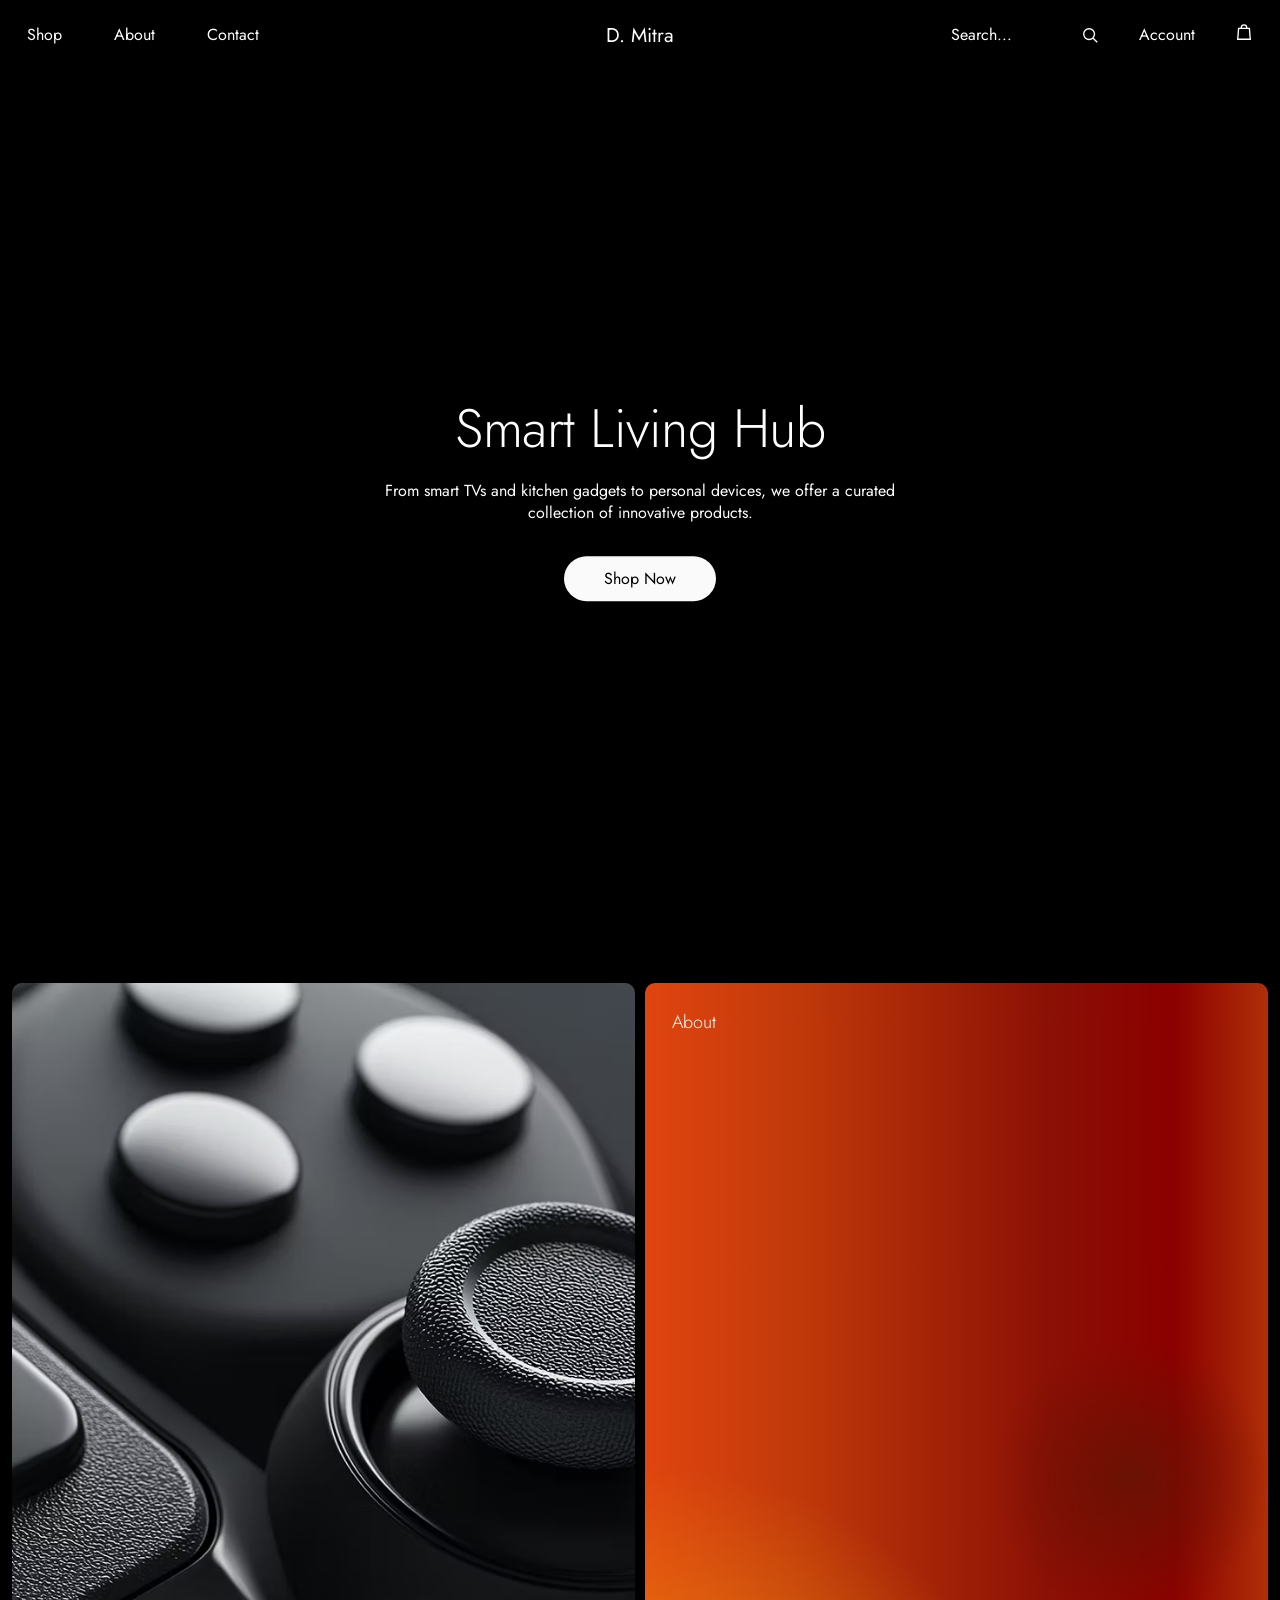
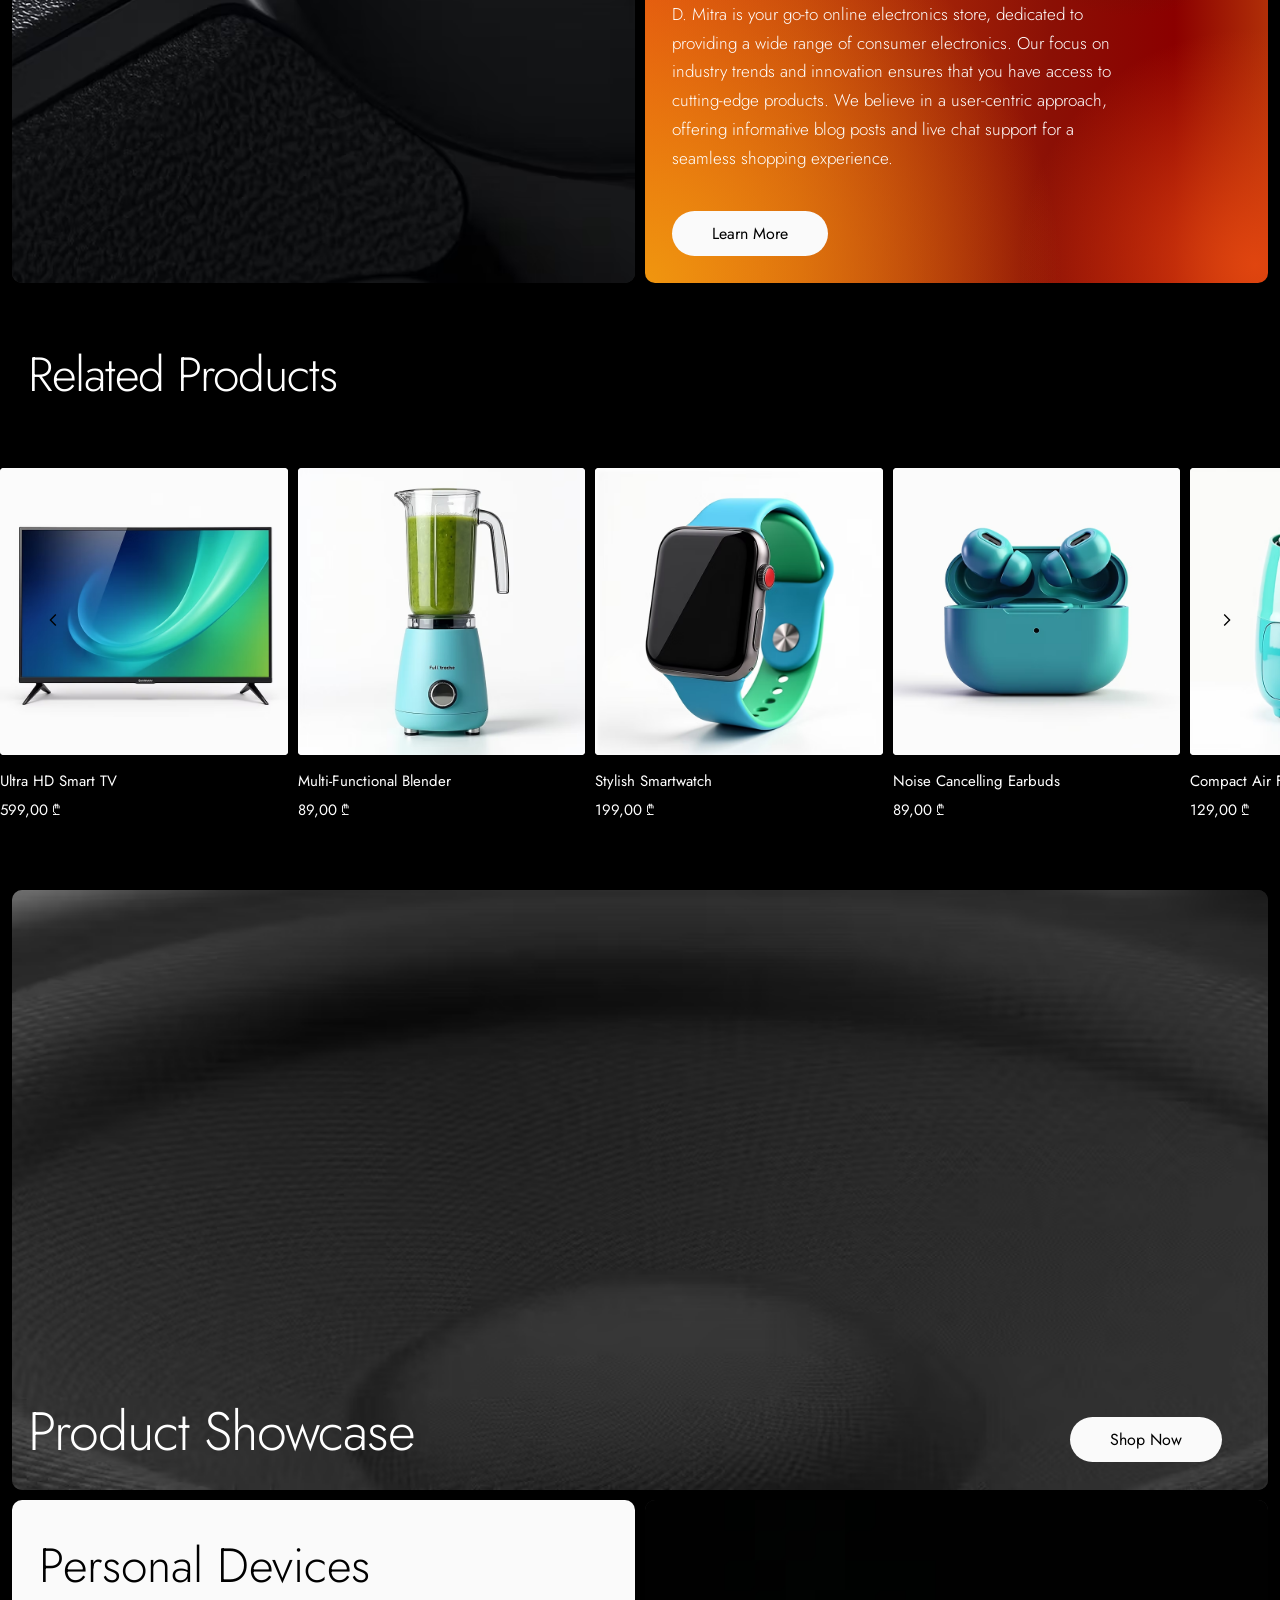
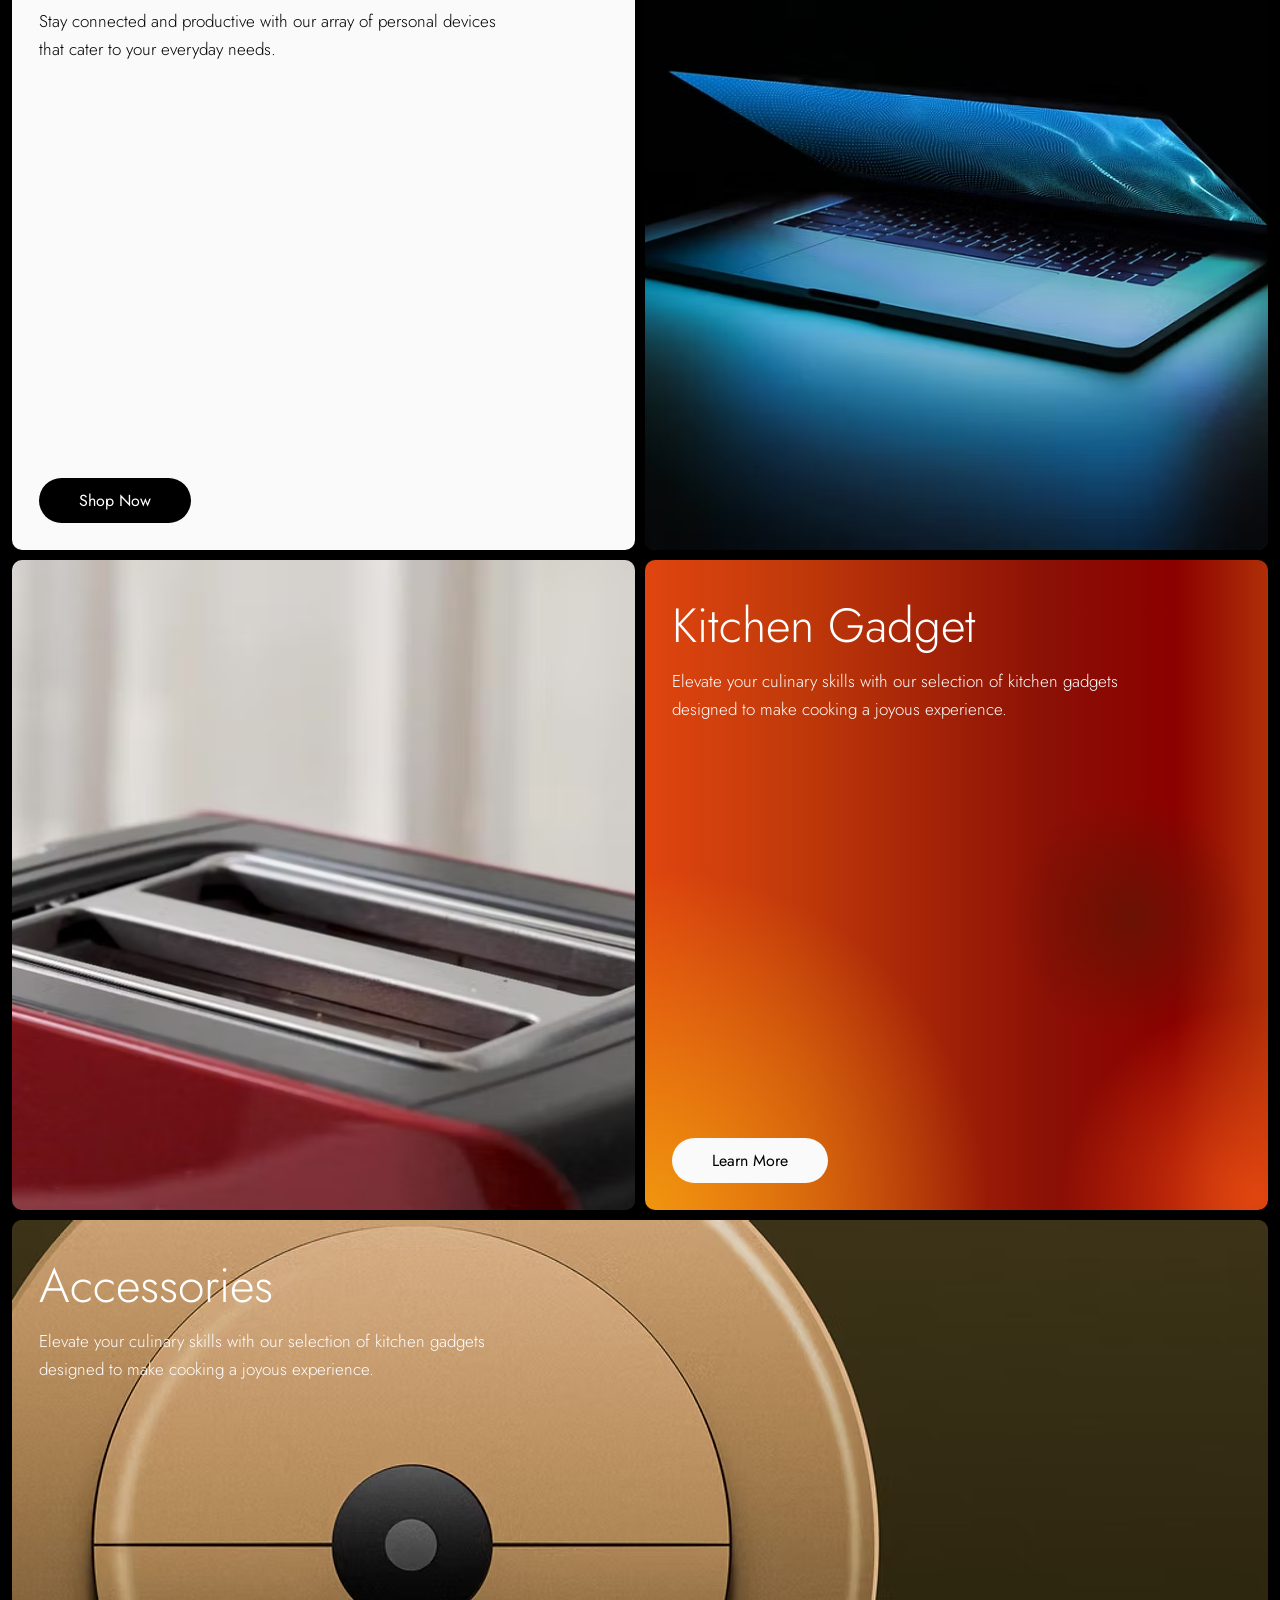
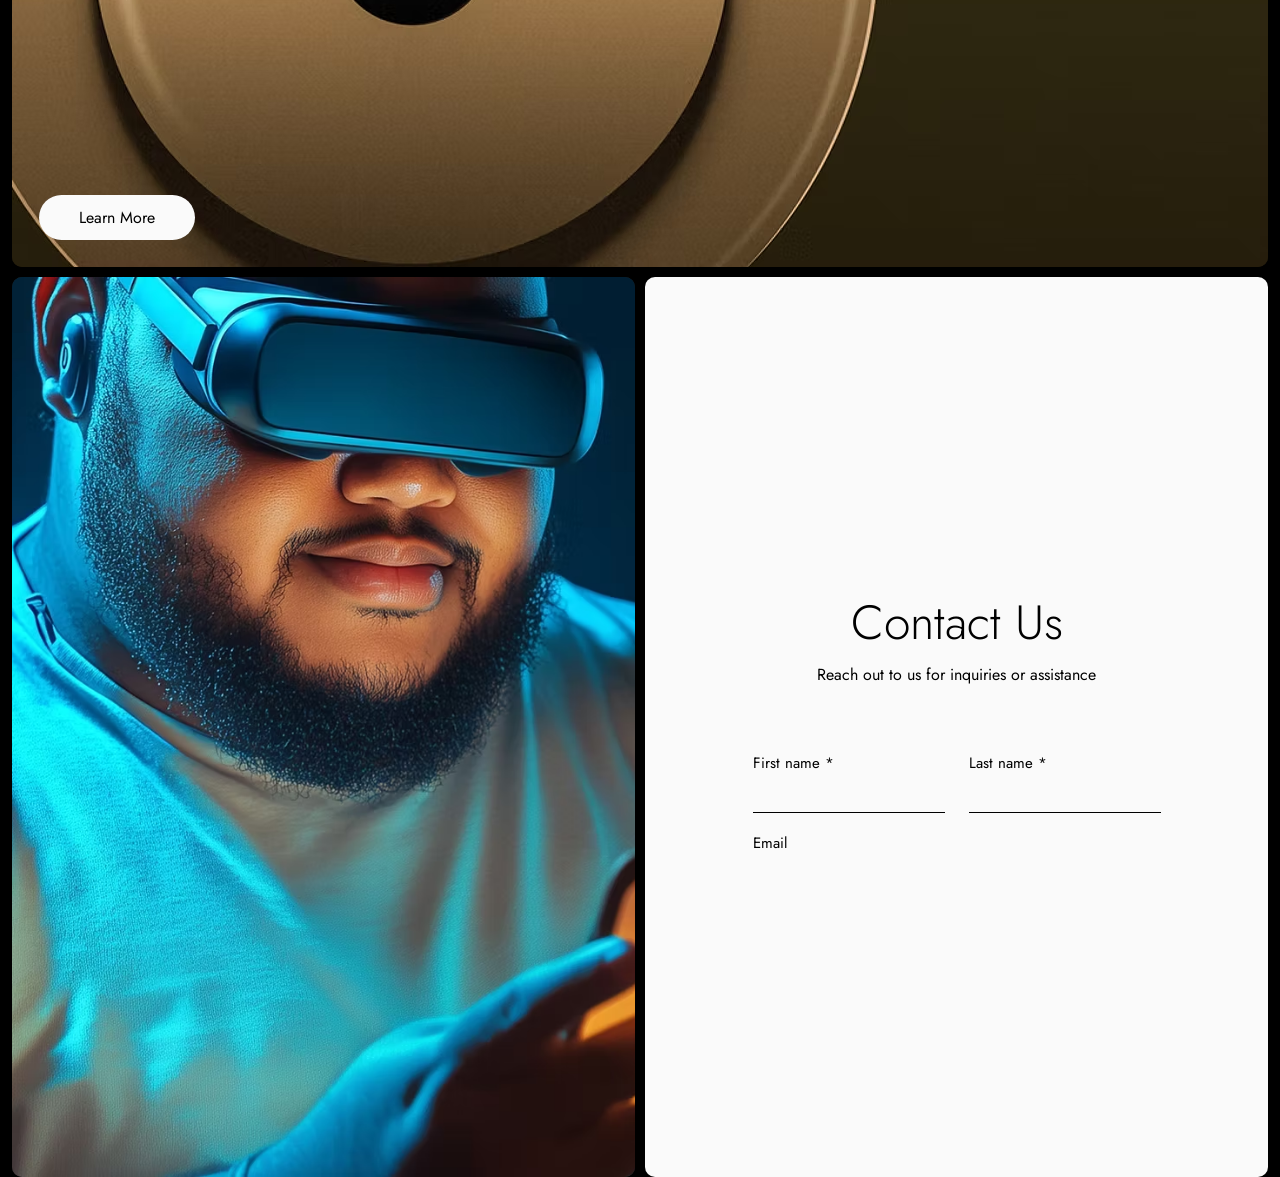
==== Project/index.html @ b1368611 "Add files via upload" ====
<!doctype html>
<html lang="en">
  <head>
    <meta charset="UTF-8" />
    <meta name="viewport" content="width=device-width, initial-scale=1" />
    <title>D. Mitra</title>
    <link rel="preconnect" href="https://fonts.googleapis.com" />
    <link rel="preconnect" href="https://fonts.gstatic.com" crossorigin />
    <link
      href="https://fonts.googleapis.com/css2?family=Jost:wght@300;400;500&display=swap"
      rel="stylesheet"
    />
    <link rel="stylesheet" href="style.css" />
  </head>
  <body>
    <header>
      <nav>
        <a href="shop.html">Shop</a>
        <a href="about.html">About</a>
        <a href="contact.html">Contact</a>
      </nav>
      <a class="logo" href="#top">D. Mitra</a>
      <div class="right">
        <div class="search">
          <input type="text" placeholder="Search..." aria-label="Search" />
          <svg viewBox="0 0 20 20">
            <circle cx="9" cy="9" r="6" />
            <path d="M13.5 13.5L18 18" />
          </svg>
        </div>
        <a class="account" href="#">Account</a>
        <a href="#" aria-label="Cart">
          <svg viewBox="0 0 20 20">
            <path d="M4 6h12l1 12H3z" />
            <path d="M7 6V5a3 3 0 0 1 6 0v1" />
          </svg>
        </a>
      </div>
    </header>

    <main id="top">
      <section class="hero">
        <video src="./Videos/file.mp4" autoplay muted loop playsinline></video>
        <div class="txt">
          <h1>Smart Living Hub</h1>
          <p>
            From smart TVs and kitchen gadgets to personal devices, we offer a
            curated collection of innovative products.
          </p>
          <a class="btn" href="#shop">Shop Now</a>
        </div>
      </section>

      <div class="wrap">
        <section class="grid first" id="about">
          <div class="card"><img src="./Photos/Controller.avif" alt="" /></div>
          <div class="card pad orange">
            <h3 class="label">About</h3>
            <div>
              <p class="mb">
                D. Mitra is your go-to online electronics store, dedicated to
                providing a wide range of consumer electronics. Our focus on
                industry trends and innovation ensures that you have access to
                cutting-edge products. We believe in a user-centric approach,
                offering informative blog posts and live chat support for a
                seamless shopping experience.
              </p>
              <a class="btn" href="about.html">Learn More</a>
            </div>
          </div>
        </section>
      </div>

      <section class="related" id="shop">
        <h2>Related Products</h2>
        <div class="rel-wrap">
          <button class="arrow l" aria-label="Previous">
            <svg viewBox="0 0 20 20"><path d="M12 4L6 10l6 6" /></svg>
          </button>
          <div class="track" id="track">
            <a class="prod" href="#"
              ><div class="pic">
                <img src="./Photos/Another TV.avif" alt="" /><span class="qv"
                  >Quick View</span
                >
              </div>
              <div>Ultra HD Smart TV</div>
              <div class="price">599,00 ₾</div></a
            >
            <a class="prod" href="#"
              ><div class="pic">
                <img
                  src="./Photos/88aac0_4c192b134813409589bcc163c86745e3~mv2_jpg_v1_fit_w_1024,h_1024,q_90_file.avif"
                  alt=""
                /><span class="qv">Quick View</span>
              </div>
              <div>Multi-Functional Blender</div>
              <div class="price">89,00 ₾</div></a
            >
            <a class="prod" href="#"
              ><div class="pic">
                <img src="./Photos/Smart Watch.avif" alt="" /><span class="qv"
                  >Quick View</span
                >
              </div>
              <div>Stylish Smartwatch</div>
              <div class="price">199,00 ₾</div></a
            >
            <a class="prod" href="#"
              ><div class="pic">
                <img src="./Photos/Air Pods.avif" alt="" /><span class="qv"
                  >Quick View</span
                >
              </div>
              <div>Noise Cancelling Earbuds</div>
              <div class="price">89,00 ₾</div></a
            >
            <a class="prod" href="#"
              ><div class="pic">
                <img src="./Photos/Air Fryer.avif" alt="" /><span class="qv"
                  >Quick View</span
                >
              </div>
              <div>Compact Air Fryer</div>
              <div class="price">129,00 ₾</div></a
            >
            <a class="prod" href="#"
              ><div class="pic">
                <img src="./Photos/Powe Bank.avif" alt="" /><span class="qv"
                  >Quick View</span
                >
              </div>
              <div>Portable Power Bank</div>
              <div class="price">39,00 ₾</div></a
            >
            <a class="prod" href="#"
              ><div class="pic">
                <img src="./Photos/Weighter.avif" alt="" /><span class="qv"
                  >Quick View</span
                >
              </div>
              <div>Smart Kitchen Scale</div>
              <div class="price">49,00 ₾</div></a
            >
            <a class="prod" href="#"
              ><div class="pic">
                <img src="./Photos/Again Another TV.avif" alt="" /><span
                  class="qv"
                  >Quick View</span
                >
              </div>
              <div>Compact Smart TV</div>
              <div class="price">299,00 ₾</div></a
            >
            <a class="prod" href="#"
              ><div class="pic">
                <img src="./Photos/TV.avif" alt="" /><span class="qv"
                  >Quick View</span
                >
              </div>
              <div>Premium 75-Inch TV</div>
              <div class="price">1299,00 ₾</div></a
            >
          </div>
          <button class="arrow r" aria-label="Next">
            <svg viewBox="0 0 20 20"><path d="M8 4l6 6-6 6" /></svg>
          </button>
        </div>
      </section>

      <div class="wrap">
        <section class="card showcase">
          <img src="./Photos/Speaker.avif" alt="Speaker driver close-up" />
          <div class="overlay">
            <h2>Product Showcase</h2>
            <a class="btn" href="#shop">Shop Now</a>
          </div>
        </section>

        <section class="grid">
          <div class="card small pad light fix">
            <div>
              <h2>Personal Devices</h2>
              <p>
                Stay connected and productive with our array of personal devices
                that cater to your everyday needs.
              </p>
            </div>
            <div><a class="btn dark" href="#">Shop Now</a></div>
          </div>
          <div class="card small">
            <img src="./Photos/Laptop.avif" alt="" />
          </div>

          <div class="card small">
            <img src="./Photos/Toaster.avif" alt="" />
          </div>
          <div class="card small pad orange fix">
            <div>
              <h2>Kitchen Gadget</h2>
              <p>
                Elevate your culinary skills with our selection of kitchen
                gadgets designed to make cooking a joyous experience.
              </p>
            </div>
            <div><a class="btn" href="#">Learn More</a></div>
          </div>
        </section>

        <section class="grid one-col">
          <div class="card acc">
            <div class="img"><img src="./Photos/Whats That.avif" alt="" /></div>
            <div class="t">
              <div>
                <h2>Accessories</h2>
                <p>
                  Elevate your culinary skills with our selection of kitchen
                  gadgets designed to make cooking a joyous experience.
                </p>
              </div>
              <div><a class="btn" href="#">Learn More</a></div>
            </div>
          </div>
        </section>

        <section class="grid contact" id="contact">
          <div class="card"><img src="./Photos/Guy.avif" alt="" /></div>
          <div class="card form-card">
            <h2>Contact Us</h2>
            <p class="sub">Reach out to us for inquiries or assistance</p>
            <form
              action="mailto:info@mysite.com"
              method="post"
              enctype="text/plain"
              novalidate
            >
              <div>
                <label for="fn">First name *</label
                ><input id="fn" name="First name" required />
              </div>
              <div>
                <label for="ln">Last name *</label
                ><input id="ln" name="Last name" required />
              </div>
              <div><label for="em">Email</label></div>
            </form>
          </div>
        </section>
      </div>
    </main>
  </body>
</html>
---- Project/style.css ----
:root {
  --black: #000;
  --white: #fafafa;
  --r: 10px;
  --gap: 10px;
}
* {
  box-sizing: border-box;
  margin: 0;
  padding: 0;
}
html {
  scroll-behavior: smooth;
}
body {
  background: #000;
  color: #fff;
  font-family: "Jost", "Futura", "Century Gothic", sans-serif;
  font-weight: 300;
  font-size: 17px;
  line-height: 1.35;
}
a {
  color: inherit;
  text-decoration: none;
}
img,
video {
  display: block;
  width: 100%;
  height: 100%;
  object-fit: cover;
}
:focus-visible {
  outline: 2px solid #fff;
  outline-offset: 3px;
}

header {
  position: sticky;
  top: 0;
  z-index: 20;
  background: #000;
  height: 70px;
  display: grid;
  grid-template-columns: 1fr auto 1fr;
  align-items: center;
  padding: 0 27px;
}
header nav {
  display: flex;
  gap: 52px;
  font-size: 16px;
  font-weight: 400;
}
header .logo {
  font-size: 20px;
  font-weight: 400;
}
header .right {
  display: flex;
  justify-content: flex-end;
  align-items: center;
  gap: 40px;
  font-size: 16px;
  font-weight: 400;
}
.search {
  display: flex;
  align-items: center;
  gap: 40px;
}
.search input {
  background: none;
  border: 0;
  color: #fff;
  font: inherit;
  width: 90px;
  outline: none;
}
.search input::placeholder {
  color: #fff;
  opacity: 1;
}
header svg {
  width: 18px;
  height: 18px;
  stroke: #fff;
  fill: none;
  stroke-width: 1.5;
}

.btn {
  display: inline-block;
  background: #fafafa;
  color: #000;
  font:
    400 16px "Jost",
    sans-serif;
  padding: 0 40px;
  height: 45px;
  line-height: 45px;
  border-radius: 30px;
  border: 0;
  cursor: pointer;
  transition: opacity 0.2s;
}
.btn:hover {
  opacity: 0.85;
}
.btn.dark {
  background: #000;
  color: #fff;
}

.hero {
  position: relative;
  height: 900px;
  background: #000;
  display: flex;
  justify-content: center;
}
.hero video {
  width: auto;
  max-width: 100%;
  height: 100%;
  object-fit: contain;
}
.hero .txt {
  position: absolute;
  top: 50%;
  left: 50%;
  transform: translate(-50%, -50%);
  width: min(520px, 90%);
  text-align: center;
  margin-top: -20px;
}
.hero h1 {
  font-size: 54px;
  font-weight: 300;
  letter-spacing: -0.5px;
  line-height: 1.1;
}
.hero p {
  font-size: 16px;
  font-weight: 400;
  margin: 22px 0 32px;
}

.wrap {
  padding: 0 12px;
}
.grid {
  display: grid;
  grid-template-columns: 1fr 1fr;
  gap: var(--gap);
  margin-top: var(--gap);
}
.grid.first {
  margin-top: 13px;
}
.grid.one-col {
  grid-template-columns: 1fr;
}
.card {
  position: relative;
  border-radius: var(--r);
  overflow: hidden;
  height: 900px;
  background: #222;
}
.card.pad {
  padding: 27px;
  display: flex;
  flex-direction: column;
  justify-content: space-between;
}
.card.pad.top {
  justify-content: flex-start;
}
.card p {
  max-width: 460px;
  font-size: 17px;
  line-height: 1.7;
}
.card p.mb {
  margin-bottom: 38px;
}
.card .label {
  font-weight: 300;
  font-size: 18px;
}
.orange {
  background:
    radial-gradient(circle at 0% 100%, #f0960f 0, transparent 38%),
    radial-gradient(circle at 98% 98%, #e0450f 0, transparent 22%),
    radial-gradient(circle at 78% 55%, #6a1204 0, transparent 20%),
    linear-gradient(
      90deg,
      #e0450f 0%,
      #c0390a 25%,
      #8b1005 65%,
      #8b0000 85%,
      #b02f08 100%
    );
}
.light {
  background: #fafafa;
  color: #000;
}
.card h2 {
  font-size: 48px;
  font-weight: 300;
  line-height: 1.1;
  margin-bottom: 14px;
}
.card.small {
  height: 650px;
}
.card.pad.fix {
  padding: 40px 27px 27px;
}

.related {
  padding: 60px 0 70px;
}
.related h2 {
  font-size: 48px;
  font-weight: 300;
  padding: 0 28px;
  letter-spacing: -1px;
}
.rel-wrap {
  position: relative;
  margin-top: 60px;
}
.track {
  display: flex;
  gap: 10px;
  overflow-x: auto;
  scroll-snap-type: x mandatory;
  scrollbar-width: none;
  padding: 0 25px;
}
.track::-webkit-scrollbar {
  display: none;
}
.prod {
  flex: 0 0 calc((100% - 50px - 30px) / 4);
  scroll-snap-align: start;
  font-size: 15px;
  font-weight: 400;
}
.prod .pic {
  position: relative;
  aspect-ratio: 1;
  border-radius: 4px;
  overflow: hidden;
  background: #fafafa;
  margin-bottom: 16px;
}
.prod .pic img {
  transition: transform 0.4s ease;
}
.prod:hover .pic img {
  transform: scale(1.05);
}
.prod .qv {
  position: absolute;
  left: 0;
  right: 0;
  bottom: 0;
  height: 50px;
  display: flex;
  align-items: center;
  justify-content: center;
  background: rgba(250, 250, 250, 0.7);
  color: #000;
  font-size: 15px;
  opacity: 0;
  transition: opacity 0.2s;
}
.prod:hover .qv {
  opacity: 1;
}
.prod .price {
  margin-top: 8px;
}
.arrow {
  position: absolute;
  top: calc(50% - 40px);
  width: 36px;
  height: 36px;
  border: 0;
  background: none;
  cursor: pointer;
  z-index: 2;
}
.arrow svg {
  width: 18px;
  height: 18px;
  stroke: #000;
  fill: none;
  stroke-width: 1.5;
}
.arrow.l {
  left: 36px;
}
.arrow.r {
  right: 36px;
}

.showcase {
  height: 600px;
  margin-top: 0;
}
.showcase .overlay {
  position: absolute;
  inset: 0;
  padding: 0 16px 28px;
  display: flex;
  justify-content: space-between;
  align-items: flex-end;
}
.showcase h2 {
  font-size: 54px;
  font-weight: 300;
  margin: 0;
  letter-spacing: -1px;
}
.showcase .btn {
  margin-right: 30px;
}

.acc {
  height: 647px;
  background: linear-gradient(180deg, #3a2f16, #241c0c);
  display: block;
}
.acc .img {
  position: absolute;
  inset: 0;
}
.acc .img img {
  object-fit: cover;
  object-position: right center;
}
.acc .t {
  position: relative;
  z-index: 2;
  height: 100%;
  padding: 40px 27px 27px;
  display: flex;
  flex-direction: column;
  justify-content: space-between;
}
.acc .t h2 {
  font-size: 48px;
}

.contact .card {
  height: 900px;
}
.form-card {
  background: #fafafa;
  color: #000;
  display: flex;
  flex-direction: column;
  align-items: center;
  justify-content: center;
}
.form-card h2 {
  font-size: 48px;
  font-weight: 300;
  margin-bottom: 12px;
}
.form-card .sub {
  font-size: 16px;
  font-weight: 400;
  margin-bottom: 64px;
}
form {
  width: 408px;
  max-width: 90%;
  display: grid;
  grid-template-columns: 1fr 1fr;
  gap: 20px 24px;
}
form label {
  display: block;
  font-size: 15px;
  font-weight: 400;
  margin-bottom: 4px;
}
form input,
form textarea,
form select {
  width: 100%;
  border: 0;
  border-bottom: 1px solid #000;
  background: transparent;
  font:
    300 16px "Jost",
    sans-serif;
  height: 36px;
  outline: none;
  color: #000;
}
form input:focus,
form textarea:focus,
form select:focus {
  border-bottom-width: 2px;
}
form .full {
  grid-column: 1/-1;
}
form textarea {
  height: 56px;
  resize: none;
}
form .btn {
  width: 100%;
  margin-top: 6px;
}

footer {
  display: grid;
  grid-template-columns: 1.3fr 1fr 0.65fr 1fr;
  gap: 20px;
  padding: 40px 24px 90px;
  font-size: 15px;
  font-weight: 400;
  line-height: 1.2;
}
footer .big {
  font-size: 48px;
  font-weight: 300;
  letter-spacing: -1px;
  line-height: 1;
}
footer ul {
  list-style: none;
}
footer li {
  margin-bottom: 4px;
}
footer .contact-info p {
  margin-bottom: 28px;
}
footer .social {
  display: flex;
  gap: 10px;
}
footer .social a {
  width: 20px;
  height: 20px;
  border-radius: 50%;
  background: #bbb;
  display: flex;
  align-items: center;
  justify-content: center;
  color: #000;
  font-size: 10px;
  font-weight: 500;
}

@media (max-width: 1100px) {
  footer {
    grid-template-columns: 1fr 1fr;
    gap: 30px;
  }
  footer .big {
    grid-column: 1/-1;
  }
  .prod {
    flex-basis: calc((100% - 50px - 10px) / 2);
  }
}
@media (max-width: 760px) {
  header {
    padding: 0 16px;
    grid-template-columns: auto 1fr auto;
  }
  header nav {
    gap: 18px;
    font-size: 14px;
  }
  header .logo {
    text-align: center;
    font-size: 18px;
  }
  .search input,
  .account {
    display: none;
  }
  .search {
    gap: 14px;
  }
  .hero {
    height: 620px;
  }
  .hero h1 {
    font-size: 38px;
  }
  .grid {
    grid-template-columns: 1fr;
  }
  .card,
  .card.small,
  .contact .card {
    height: 480px;
  }
  .card.pad.fix {
    height: auto;
    min-height: 420px;
  }
  .card h2,
  .related h2,
  .form-card h2,
  .acc .t h2 {
    font-size: 36px;
  }
  .showcase {
    height: 420px;
  }
  .showcase h2 {
    font-size: 34px;
  }
  .showcase .btn {
    margin-right: 0;
  }
  .acc {
    height: 520px;
  }
  .acc .img {
    opacity: 0.45;
  }
  .prod {
    flex-basis: 78%;
  }
  .arrow {
    display: none;
  }
  .form-card {
    height: auto !important;
    padding: 50px 0;
  }
  form {
    grid-template-columns: 1fr;
  }
  footer {
    grid-template-columns: 1fr;
  }
}
@media (prefers-reduced-motion: reduce) {
  * {
    transition: none !important;
    scroll-behavior: auto !important;
  }
}
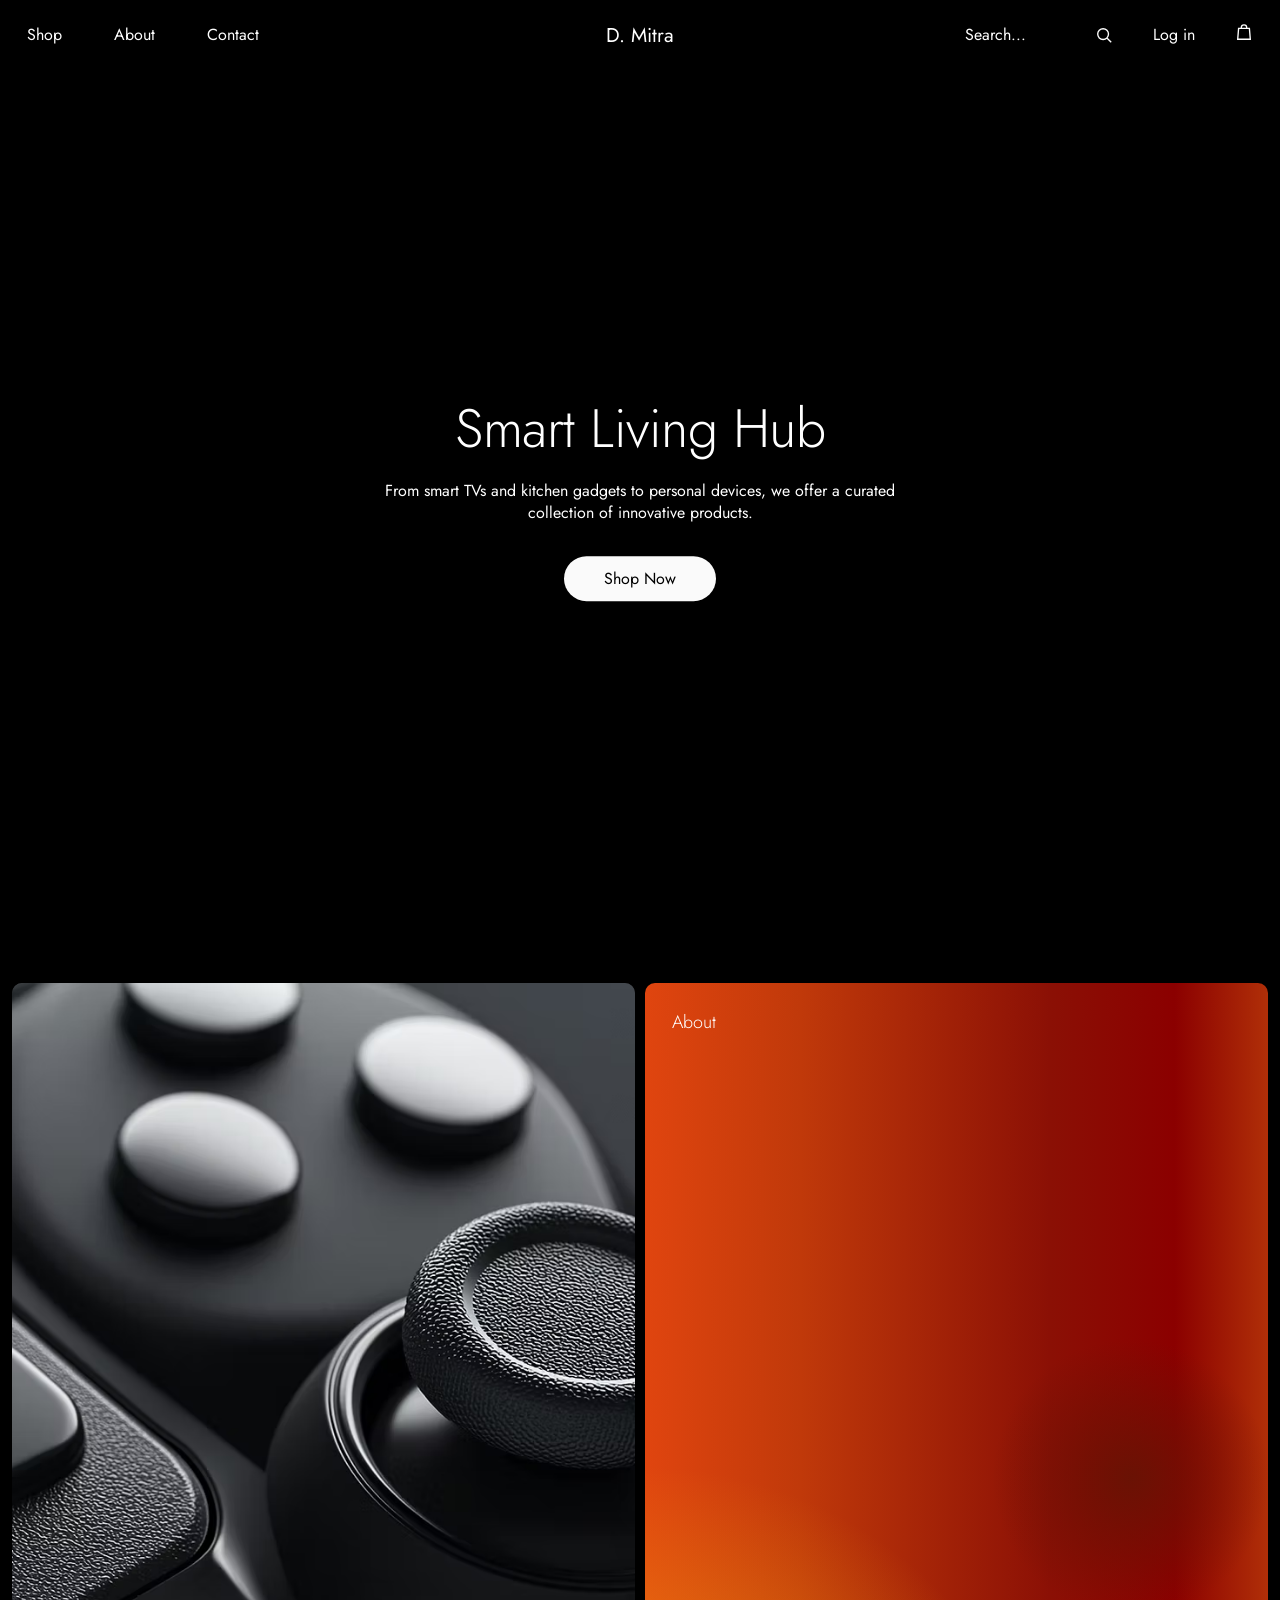
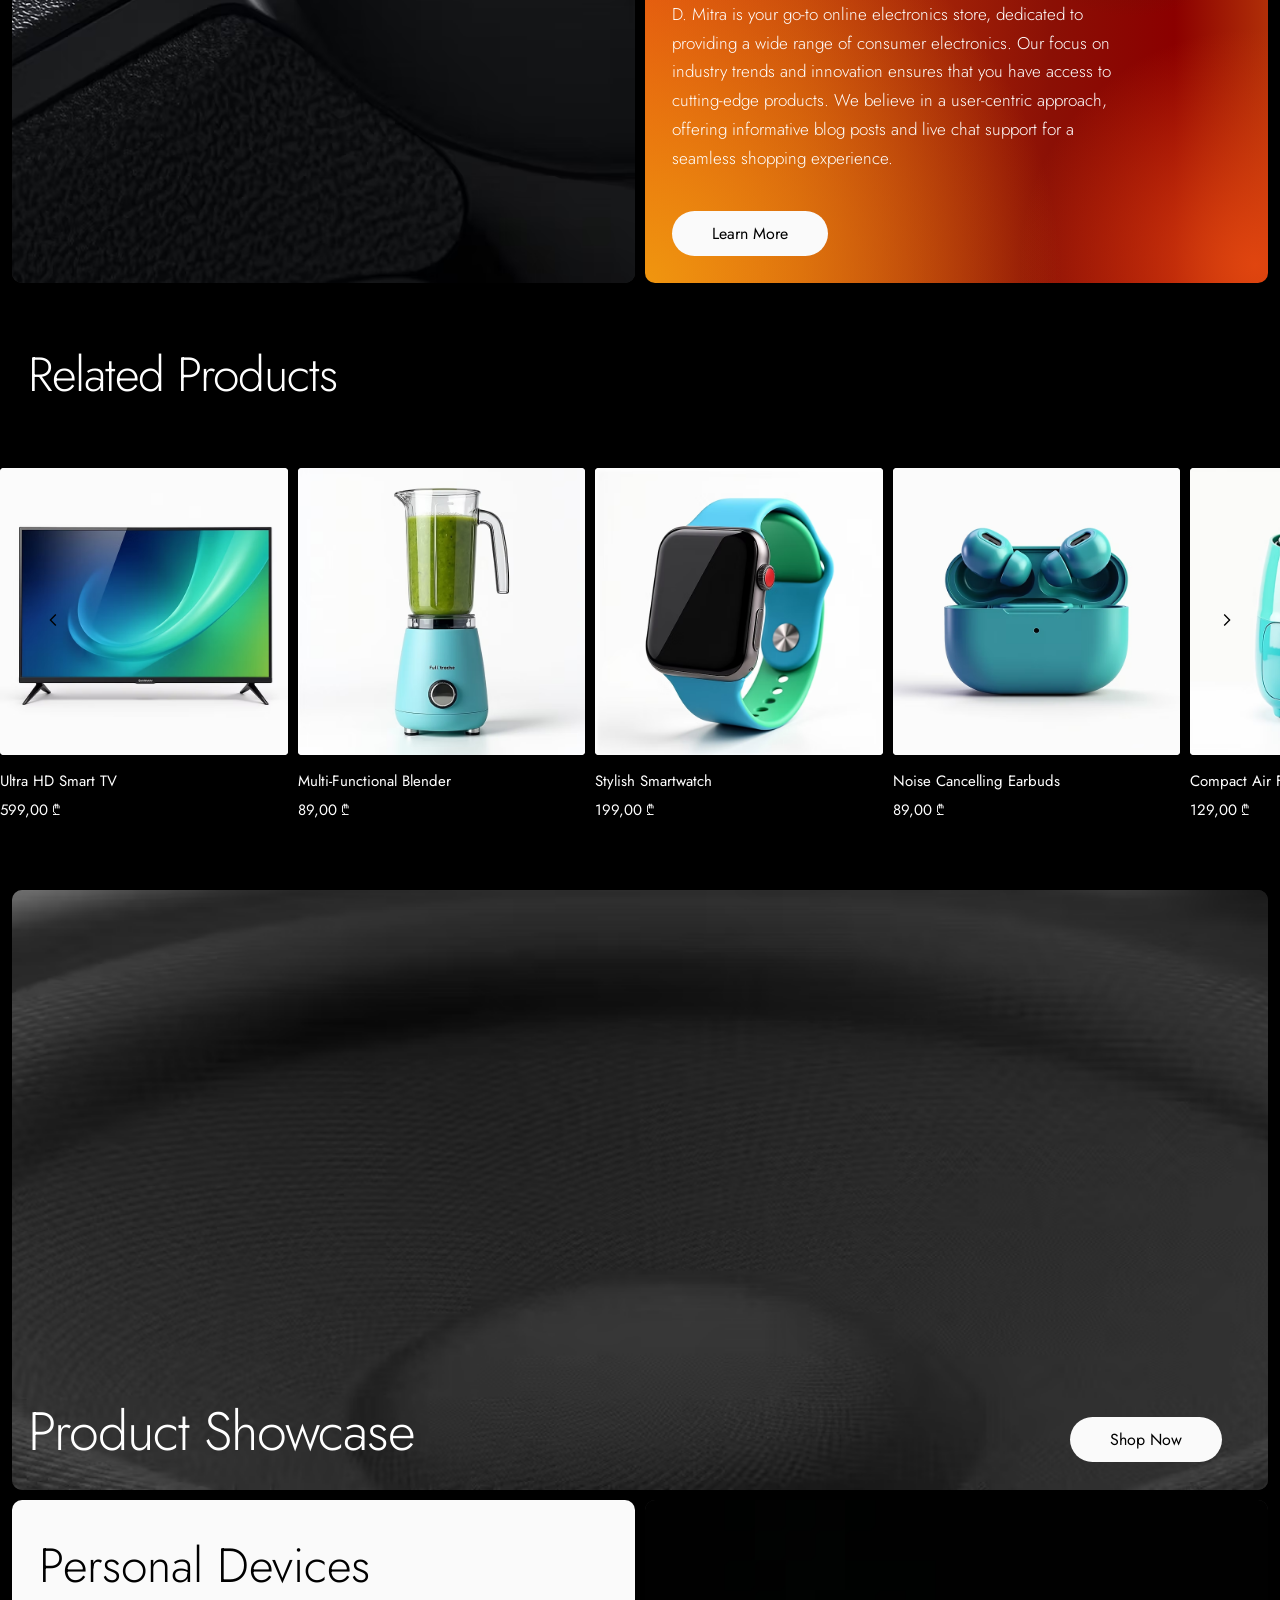
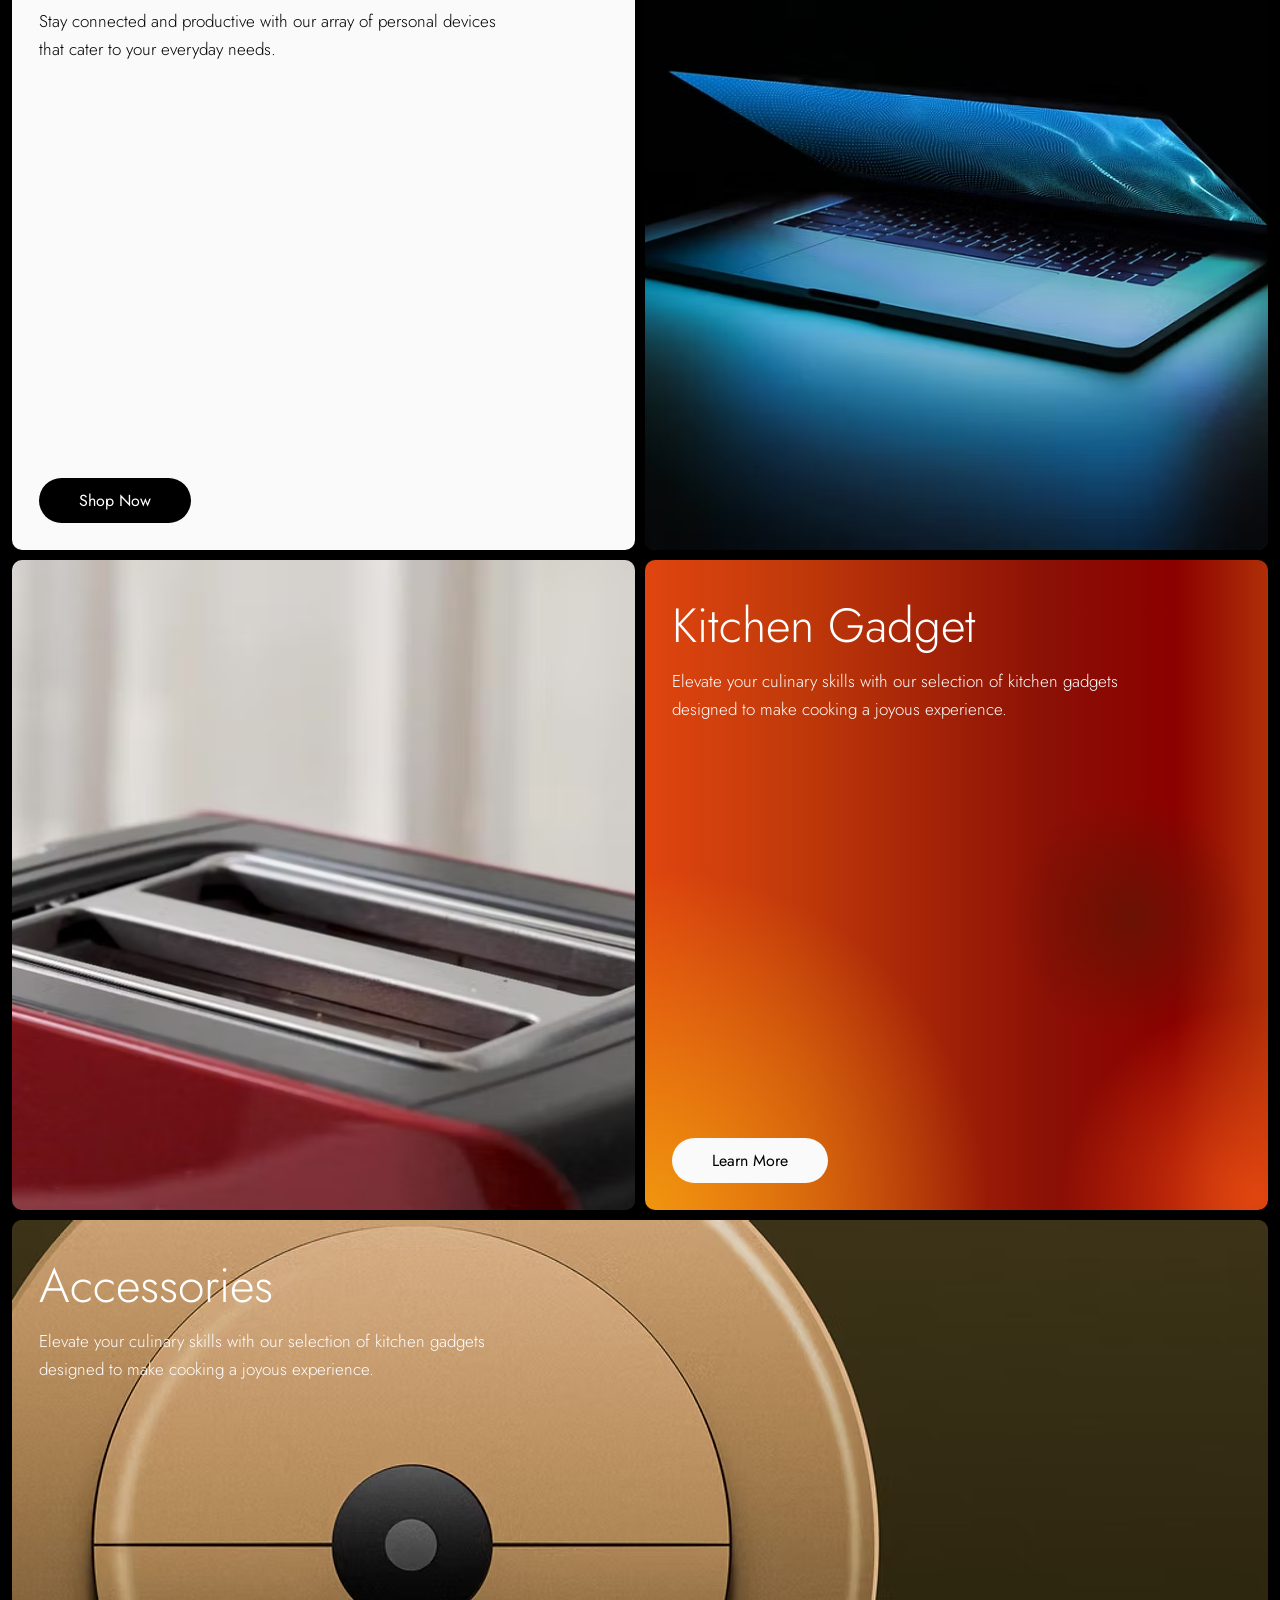
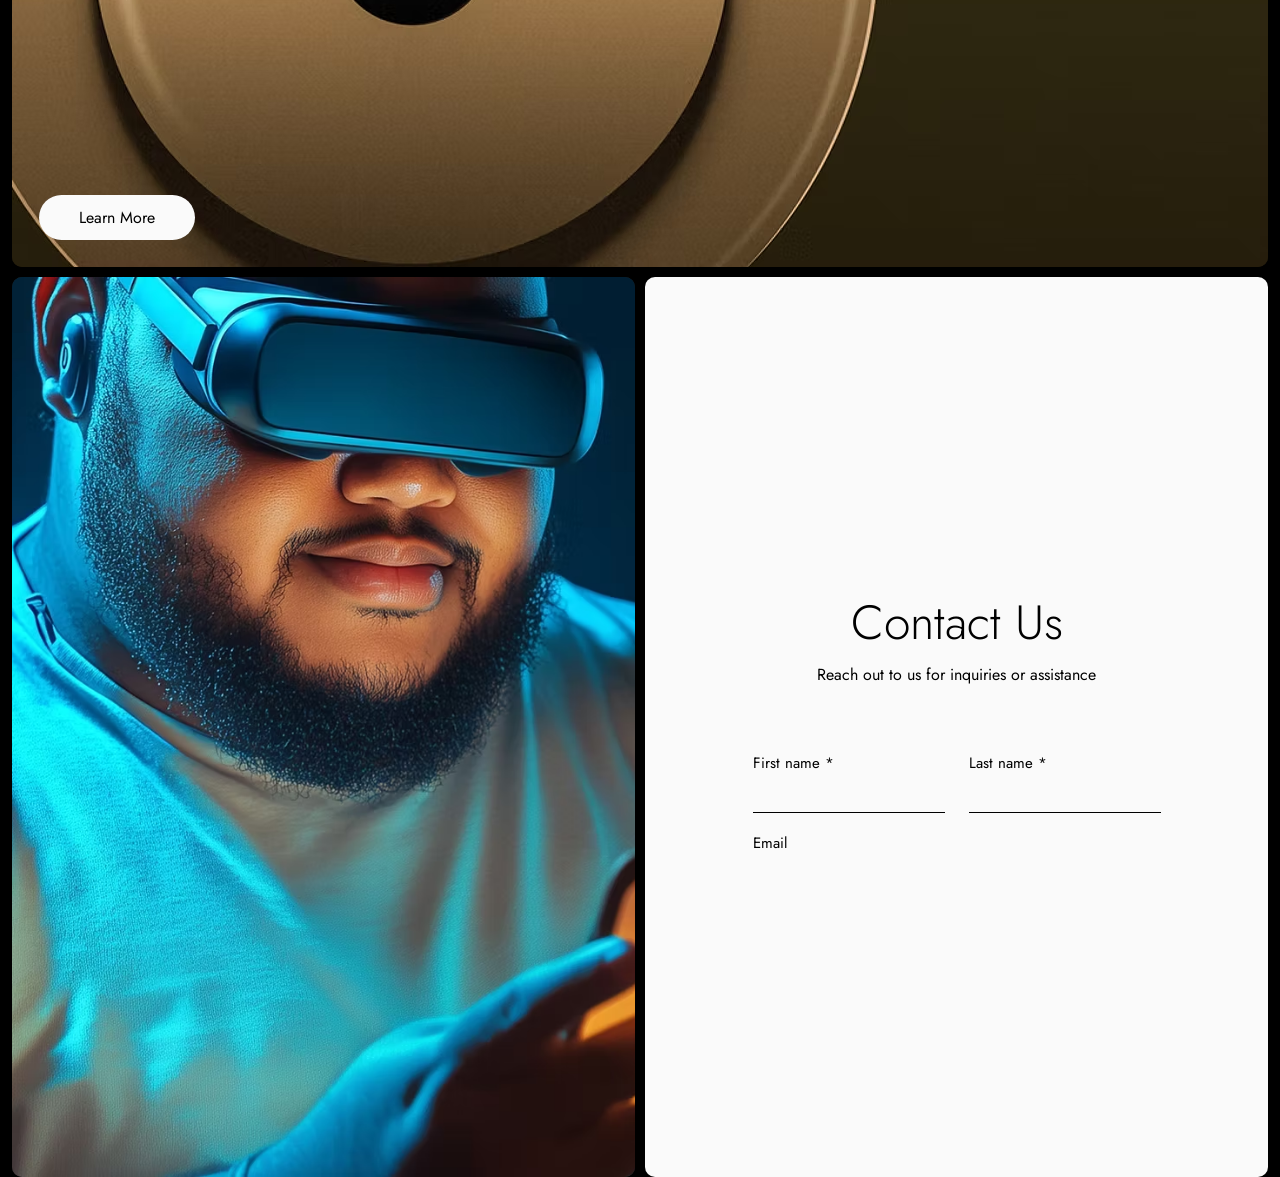
==== commit 24f73c36: "Update index.html" ====
--- a/Project/index.html
+++ b/Project/index.html
@@ -28,7 +28,7 @@
             <path d="M13.5 13.5L18 18" />
           </svg>
         </div>
-        <a class="account" href="#">Account</a>
+        <a class="account" href="#">Log in</a>
         <a href="#" aria-label="Cart">
           <svg viewBox="0 0 20 20">
             <path d="M4 6h12l1 12H3z" />
